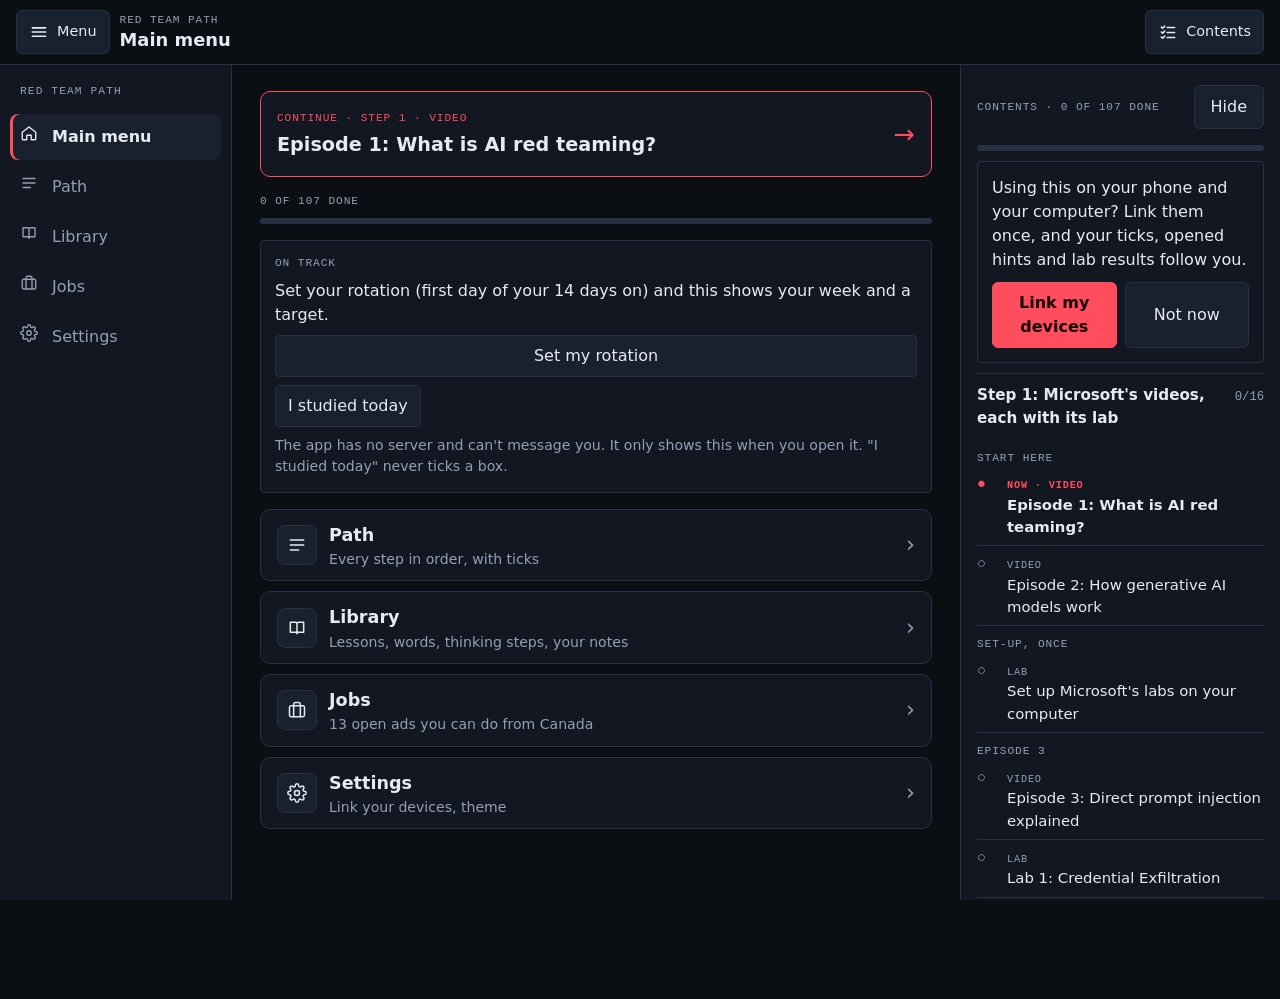
==== index.html @ 5675cdf6 "Scope 3, fix 4: marks the app does not know are kept; no ticking when the quiz file did not load Aud" ====
<!doctype html>
<html lang="en" data-theme="dark">
<head>
  <meta charset="utf-8">
  <meta name="viewport" content="width=device-width, initial-scale=1, maximum-scale=1, user-scalable=no, viewport-fit=cover">
  <title>Red Team Path</title>
  <meta name="description" content="An audited path into AI red teaming built around Microsoft's own videos, labs and courses, free apart from one optional set of labs.">
  <meta name="theme-color" content="#0B0E13">
  <meta name="apple-mobile-web-app-capable" content="yes">
  <meta name="mobile-web-app-capable" content="yes">
  <meta name="apple-mobile-web-app-status-bar-style" content="black-translucent">
  <meta name="apple-mobile-web-app-title" content="Red Team">
  <link rel="manifest" href="manifest.json">
  <link rel="icon" type="image/svg+xml" href="icons/icon.svg">
  <link rel="apple-touch-icon" href="icons/icon-180.png">
  <link rel="stylesheet" href="style.css?v=20261127j">
  <script>
    // Apply the saved theme before the first paint so the page never flashes the wrong one.
    try {
      var saved = JSON.parse(localStorage.getItem("redTeamPath.v2") || "{}").theme;
      if (saved === "light" || saved === "dark") document.documentElement.setAttribute("data-theme", saved);
    } catch (e) {}
  </script>
</head>
<body>
  <div class="app">
    <header class="top" id="top">
      <div class="top-in">
        <button type="button" id="nav-btn" aria-controls="nav" aria-label="Menu"><svg viewBox="0 0 24 24" width="20" height="20" fill="none" stroke="currentColor" stroke-width="1.9" stroke-linecap="round" stroke-linejoin="round" aria-hidden="true"><path d="M4 7h16M4 12h16M4 17h16"/></svg><span class="lbl">Menu</span></button>
        <div class="top-text">
          <div class="tag" id="top-tag"></div>
          <h1 id="top-title" tabindex="-1"></h1>
        </div>
        <button type="button" id="toc-btn" aria-controls="sheet" aria-label="Contents"><svg viewBox="0 0 24 24" width="20" height="20" fill="none" stroke="currentColor" stroke-width="1.9" stroke-linecap="round" stroke-linejoin="round" aria-hidden="true"><path d="M4 6l1.5 1.5L8 5M4 12l1.5 1.5L8 11M4 18l1.5 1.5L8 17M11 6.5h9M11 12.5h9M11 18.5h9"/></svg><span class="lbl">Contents</span></button>
      </div>
    </header>

    <div class="shell">
      <nav class="side side-nav" id="nav" aria-label="Menu"></nav>
      <main id="main">
        <p class="warning" id="storage-warning" hidden>Saving is not working in this browser (private mode, or storage is full). You can keep using the app, but ticks will be lost when you close it. Open the menu, then Settings, and link a device or copy a backup code to keep them.</p>
        <p class="warning" id="quiz-warning" hidden>Part of the app did not load (the quizzes), most likely a weak connection. Nothing is lost. Reload the page before you tick anything.</p>
        <noscript><p class="warning">This app needs JavaScript turned on to show your path.</p></noscript>
        <section class="view" id="view-home" aria-label="Main menu" hidden></section>
        <section class="view" id="view-now" aria-label="Now"></section>
        <section class="view" id="view-tutor" aria-label="Library" hidden></section>
        <section class="view" id="view-jobs" aria-label="Jobs" hidden></section>
        <section class="view" id="view-menu" aria-label="Settings" hidden></section>
      </main>
      <aside class="side side-toc" id="sheet" aria-label="Contents"></aside>
    </div>
    <div class="scrim" id="scrim" hidden></div>

    <div class="dock" id="dock"><div class="dock-in" id="dock-in"></div></div>
  </div>
  <script src="jobs.js"></script>
  <script src="quizzes.js?v=20261127j"></script>
  <script src="app.js?v=20261127j"></script>
</body>
</html>
---- style.css ----
/* Red Team Path: "mission console" look. Dark by default, light on request.
   Layout: a top strip (what you are on, and the Path button), one screen at a time, a bottom bar (what is next, and the buttons). */
:root {
  --bg: #0B0E13;
  --panel: #121722;
  --raised: #19202E;
  --line: #273144;
  --ink: #E6EBF2;
  --muted: #93A0B4;
  --accent: #FF4D5E;
  --accent-ink: #14060A;
  --ok: #35D0A5;
  --warn: #F2B84B;
  --focus: #7FB0FF;
  --mono: ui-monospace, "SF Mono", SFMono-Regular, Menlo, Consolas, "Liberation Mono", monospace;
  --sans: system-ui, -apple-system, "Segoe UI", Roboto, "Helvetica Neue", sans-serif;
  color-scheme: dark;
}
:root[data-theme="light"] {
  --bg: #EDF0F4;
  --panel: #FFFFFF;
  --raised: #F4F6F9;
  --line: #CBD3DE;
  --ink: #121821;
  --muted: #55607A;
  --accent: #C81E3A;
  --accent-ink: #FFFFFF;
  --ok: #0C7A60;
  --warn: #8A5A00;
  --focus: #1F5FBF;
  color-scheme: light;
}

* { box-sizing: border-box; }
html, body { margin: 0; }
body {
  background: var(--bg);
  color: var(--ink);
  font-family: var(--sans);
  font-size: 16px;
  line-height: 1.5;
  -webkit-text-size-adjust: 100%;
}
/* The app does not zoom on a phone. A stray pinch or double tap used to leave the page stuck zoomed in, with the
   text cut off at the edge. Scrolling up, down and sideways still works; pinch and double-tap zoom are switched off. */
html, body { touch-action: pan-x pan-y; }
/* Any field you can type into stays at 16px, so iOS never auto-zooms the page when it is tapped. */
input, textarea, select { font-size: 16px; }
[hidden] { display: none !important; }
a { color: var(--accent); text-underline-offset: 3px; }
a:focus-visible, button:focus-visible, summary:focus-visible, input:focus-visible, textarea:focus-visible {
  outline: 2px solid var(--focus);
  outline-offset: 2px;
}
h1, h2, h3, p { margin: 0; }
.mono { font-family: var(--mono); font-size: 0.78rem; letter-spacing: 0.06em; font-variant-numeric: tabular-nums; }
.dim { color: var(--muted); }

.app { min-height: 100vh; --navw: 232px; --tocw: 320px; --toph: 64px; }
/* One column on a phone; on a wide screen the menu sits left and the contents right, each can be hidden and the choice is remembered. */
.shell { display: block; }
main { max-width: 44rem; margin: 0 auto; }

button {
  font: inherit;
  color: var(--ink);
  background: var(--raised);
  border: 1px solid var(--line);
  border-radius: 4px;
  padding: 8px 12px;
  cursor: pointer;
}
button:hover { border-color: var(--muted); }
button.ghost { font-family: var(--mono); font-size: 0.7rem; letter-spacing: 0.08em; padding: 4px 10px; min-height: 36px; background: transparent; }
button.primary { background: var(--accent); color: var(--accent-ink); border-color: var(--accent); font-weight: 600; }
/* Views */
main {
  padding-top: 18px;
  padding-bottom: calc(170px + env(safe-area-inset-bottom, 0px));
  padding-left: max(16px, env(safe-area-inset-left, 0px));
  padding-right: max(16px, env(safe-area-inset-right, 0px));
}
.view { display: flex; flex-direction: column; gap: 18px; }
.eyebrow { font-family: var(--mono); font-size: 0.74rem; letter-spacing: 0.1em; color: var(--accent); }
h1 { font-size: 1.35rem; line-height: 1.25; font-weight: 700; }
h2 { font-size: 1.05rem; line-height: 1.3; font-weight: 650; }
.lede { color: var(--muted); }
.block { display: flex; flex-direction: column; gap: 10px; }
.warning { border: 1px solid var(--warn); color: var(--warn); border-radius: 4px; padding: 10px 12px; margin-bottom: 14px; font-size: 0.92rem; }

/* Task cards */
.card {
  background: var(--panel);
  border: 1px solid var(--line);
  border-left: 3px solid var(--accent);
  border-radius: 4px;
  padding: 12px 14px;
  display: flex;
  flex-direction: column;
  gap: 8px;
  min-width: 0;
}
.card.done { border-left-color: var(--ok); }
.card .tag { font-family: var(--mono); font-size: 0.7rem; letter-spacing: 0.08em; color: var(--muted); text-transform: uppercase; }
.card .title { font-weight: 600; overflow-wrap: anywhere; }
.card.done .title { color: var(--muted); text-decoration: line-through; text-decoration-thickness: 1px; }
.why { font-size: 0.92rem; color: var(--muted); }
.why b { font-family: var(--mono); font-size: 0.7rem; letter-spacing: 0.08em; color: var(--ink); font-weight: 700; }
.card .acts { display: flex; flex-wrap: wrap; align-items: center; gap: 10px 18px; }
.check { display: inline-flex; align-items: center; gap: 8px; cursor: pointer; font-size: 0.92rem; }
.check input { width: 22px; height: 22px; margin: 0; accent-color: var(--ok); cursor: pointer; }
.open { font-family: var(--mono); font-size: 0.76rem; letter-spacing: 0.06em; text-decoration: none; border: 1px solid var(--line); border-radius: 4px; padding: 5px 12px; min-height: 44px; display: inline-flex; align-items: center; color: var(--ink); }
.open:hover { border-color: var(--accent); }
.note { font-size: 0.9rem; color: var(--muted); border-left: 2px solid var(--line); padding-left: 10px; }

/* Reference rows */
.rows { border-top: 1px solid var(--line); }
.row { padding: 12px 0; border-bottom: 1px solid var(--line); display: flex; flex-direction: column; gap: 4px; }
.row .meta { font-family: var(--mono); font-size: 0.7rem; letter-spacing: 0.08em; color: var(--muted); text-transform: uppercase; }
.row p { font-size: 0.93rem; }
.pill { display: inline-block; font-family: var(--mono); font-size: 0.66rem; letter-spacing: 0.08em; padding: 2px 7px; border-radius: 3px; border: 1px solid var(--line); margin-right: 8px; white-space: nowrap; }
.pill.ok { color: var(--ok); border-color: var(--ok); }
.pill.no { color: var(--warn); border-color: var(--warn); }
.pill.changed { color: var(--accent); border-color: var(--accent); }
ul.plain { margin: 0; padding-left: 1.15rem; display: flex; flex-direction: column; gap: 8px; font-size: 0.95rem; }
pre.template, textarea {
  margin: 0;
  width: 100%;
  background: var(--panel);
  color: var(--ink);
  border: 1px solid var(--line);
  border-radius: 4px;
  padding: 12px;
  font-family: var(--mono);
  font-size: 0.8rem;
  line-height: 1.55;
  white-space: pre-wrap;
  overflow-wrap: anywhere;
}
textarea { min-height: 84px; resize: vertical; font-size: 16px; }
.btnrow { display: flex; flex-wrap: wrap; align-items: center; gap: 10px 14px; }
.status-line { font-size: 0.9rem; color: var(--muted); }

/* Words tab: one row per word. In "Test me" the meanings start closed. */
details.word { padding: 10px 0; border-bottom: 1px solid var(--line); }
details.word > summary { list-style: none; cursor: pointer; display: flex; align-items: center; gap: 10px; min-height: 40px; }
details.word > summary::-webkit-details-marker { display: none; }
details.word > summary::after { content: "+"; flex: 0 0 auto; width: 1ch; font-family: var(--mono); color: var(--muted); }
details.word[open] > summary::after { content: "\2013"; }
.word .term { flex: 1 1 auto; min-width: 0; font-weight: 600; overflow-wrap: anywhere; }
.word .where { flex: 0 0 auto; font-family: var(--mono); font-size: 0.66rem; letter-spacing: 0.08em; color: var(--muted); white-space: nowrap; }
.word p { margin-top: 4px; font-size: 0.93rem; }
#test-btn { font-family: var(--mono); font-size: 0.78rem; letter-spacing: 0.06em; min-height: 40px; }
#test-btn[aria-pressed="true"] { border-color: var(--ok); color: var(--ok); }

/* Jobs tab: one card per ad. */
.card.ad { border-left-color: var(--line); }
.card.ad .pay { font-family: var(--mono); font-size: 0.78rem; letter-spacing: 0.02em; color: var(--ok); }
.card.ad p { font-size: 0.93rem; }
.card.ad .checked { font-family: var(--mono); font-size: 0.68rem; letter-spacing: 0.06em; color: var(--muted); text-transform: uppercase; }
.card.ad .checked.stale { color: var(--warn); }
details.fold > .card { border-left-width: 1px; }

/* Now tab: one card, two big buttons. */
.card.now { padding: 16px; gap: 12px; }
.card.now .title { font-size: 1.2rem; line-height: 1.3; }
.big { display: flex; align-items: center; justify-content: center; width: 100%; min-height: 52px; padding: 8px 12px; font-family: var(--sans); font-size: 1.02rem; font-weight: 650; letter-spacing: 0; border-radius: 6px; text-decoration: none; text-align: center; }
a.big.open { border: 1px solid var(--muted); background: var(--raised); color: var(--ink); }
button.big:disabled { opacity: 0.6; cursor: default; }
.after { font-size: 0.92rem; color: var(--muted); }
.after b { font-family: var(--mono); font-size: 0.7rem; letter-spacing: 0.08em; color: var(--ink); font-weight: 700; }
.ticked { display: flex; flex-wrap: wrap; align-items: center; gap: 6px 12px; font-size: 0.9rem; color: var(--ok); }
h1:focus { outline: none; }

/* Folded extras: a lesson's new words, the write-up template, the backup code. */
details.fold { border: 1px solid var(--line); border-radius: 4px; padding: 0 12px; }
details.fold > summary { cursor: pointer; padding: 10px 0; min-height: 44px; display: flex; align-items: center; font-size: 0.93rem; list-style: none; }
details.fold > summary::-webkit-details-marker { display: none; }
details.fold > summary::after { content: "+"; margin-left: auto; padding-left: 10px; font-family: var(--mono); color: var(--muted); }
details.fold[open] > summary::after { content: "\2013"; }
details.fold[open] { padding-bottom: 12px; }
details.fold > :not(summary) + :not(summary) { margin-top: 10px; }
details.fold .rows { border-top: 0; }
details.fold .row:first-child { padding-top: 0; }
details.fold .row:last-child { border-bottom: 0; padding-bottom: 0; }

/* Menu: panels and text boxes. 16px text stops phones zooming in when a box is tapped. */
.panel { background: var(--panel); border: 1px solid var(--line); border-radius: 4px; padding: 14px; }
input[type="text"], input[type="search"] { width: 100%; font-family: var(--sans); font-size: 16px; color: var(--ink); background: var(--panel); border: 1px solid var(--line); border-radius: 4px; padding: 10px 12px; min-height: 44px; }
.panel input[type="text"], .panel textarea { background: var(--bg); }

/* Linking devices: the short code, shown big enough to read across a desk. */
.pin { border: 1px dashed var(--line); border-radius: 4px; padding: 12px; display: flex; flex-direction: column; gap: 6px; }
.pin-code { font-family: var(--mono); font-size: 1.9rem; font-weight: 700; letter-spacing: 0.12em; color: var(--ink); user-select: all; }
#pair-box { font-family: var(--mono); font-size: 18px; letter-spacing: 0.1em; text-transform: uppercase; max-width: 16rem; }
.linkline { font-size: 0.9rem; color: var(--muted); }

/* Videos play inside the Now card. */
button.big.open { border: 1px solid var(--muted); background: var(--raised); color: var(--ink); }
.player-box { display: flex; flex-direction: column; gap: 8px; }
#player { display: block; width: 100%; aspect-ratio: 16 / 9; border: 1px solid var(--line); border-radius: 6px; background: #000; }

/* "How to do this": numbered steps inside a card. */
ol.steps { margin: 0; padding-left: 1.35rem; display: flex; flex-direction: column; gap: 8px; font-size: 0.93rem; }
ol.steps li::marker { font-family: var(--mono); font-size: 0.8rem; color: var(--muted); }

/* Tutor: the three parts, lesson and lab rows, and quiz options. */
.seg { display: flex; flex-wrap: wrap; gap: 6px; }
.seg button { flex: 1 1 auto; min-height: 44px; }
.seg button[aria-pressed="true"] { border-color: var(--accent); font-weight: 600; }
.rowbtn { display: flex; width: 100%; min-height: 44px; align-items: center; justify-content: space-between; gap: 10px; text-align: left; }
.rowbtn.done { border-left: 3px solid var(--ok); }
.rowbtn .mark-done { font-family: var(--mono); color: var(--muted); }
.rowbtn.done .mark-done { color: var(--ok); }
.opts { display: flex; flex-direction: column; gap: 8px; }
.opt { width: 100%; min-height: 44px; text-align: left; }
.opt.right { border-color: var(--ok); }
.opt.wrong { border-color: var(--warn); }
.note.hint { border-left-color: var(--warn); color: var(--ink); }

/* Notes and write-ups: a plain writing box that saves as you type. */
.note-box { display: flex; flex-direction: column; gap: 8px; }
.note-area { font-family: var(--sans); line-height: 1.5; min-height: 150px; }
.note-area.big-note { min-height: 46vh; }

/* ---------- Layout: the app opens on what you are doing. Top strip, one screen, bottom bar, and a pull-up Path list. ---------- */
.top {
  position: sticky; top: 0; z-index: 5; background: var(--bg); border-bottom: 1px solid var(--line);
  padding: calc(10px + env(safe-area-inset-top, 0px)) max(16px, env(safe-area-inset-right, 0px)) 10px max(16px, env(safe-area-inset-left, 0px));
}
.top-in { display: flex; gap: 10px; align-items: center; justify-content: space-between; }
.top-text { min-width: 0; }
.top h1 { font-size: 1.12rem; overflow-wrap: anywhere; }
.tag { font-family: var(--mono); font-size: 0.7rem; letter-spacing: 0.08em; color: var(--muted); text-transform: uppercase; }
.tag.red { color: var(--accent); }
#nav-btn, #toc-btn { flex: 0 0 auto; min-height: 44px; min-width: 44px; padding: 6px 12px; border-radius: 6px; font-size: 1rem; }
#nav-btn, #toc-btn { display: inline-flex; align-items: center; gap: 8px; }
#nav-btn .lbl, #toc-btn .lbl { font-size: 0.9rem; }
.top-in { justify-content: flex-start; }
.top-text { flex: 1 1 auto; }
@media (max-width: 560px) { #nav-btn .lbl, #toc-btn .lbl { display: none; } }
/* the main menu */
#view-home { display: flex; flex-direction: column; gap: 16px; padding-top: 8px; }
#view-home[hidden] { display: none; }
.continue { display: grid; grid-template-columns: 1fr auto; gap: 6px 12px; align-items: center; width: 100%; text-align: left;
  padding: 18px 16px; border-radius: 10px; border: 1px solid var(--accent); background: var(--panel); }
.continue .tag { grid-column: 1; }
.continue .ctitle { grid-column: 1; font-size: 1.2rem; font-weight: 650; line-height: 1.3; color: var(--ink); }
.continue .carrow { grid-column: 2; grid-row: 1 / span 2; font-size: 1.6rem; color: var(--accent); }
.progress { display: flex; flex-direction: column; gap: 8px; }
.bars { display: flex; flex-direction: column; gap: 10px; }
.mbar { display: grid; grid-template-columns: 40px minmax(0, 1fr) auto; gap: 12px; align-items: center; width: 100%; min-height: 72px; padding: 12px 16px; border-radius: 10px; text-align: left; background: var(--panel); }
.mbar .mico { width: 40px; height: 40px; border-radius: 8px; border: 1px solid var(--line); background: var(--raised); display: grid; place-items: center; color: var(--ink); }
.mbar .mico svg { width: 20px; height: 20px; }
.mbar .mtext { display: flex; flex-direction: column; gap: 2px; min-width: 0; }
.mbar .mname { font-size: 1.1rem; font-weight: 650; color: var(--ink); }
.mbar .msub { font-size: 0.88rem; color: var(--muted); line-height: 1.3; }
.mbar .mgo { font-size: 1.4rem; color: var(--muted); }
.small { font-size: 0.88rem; color: var(--muted); }

/* A lab's tutor page: six plain parts. */
.part h2 { font-family: var(--mono); font-size: 0.72rem; letter-spacing: 0.08em; text-transform: uppercase; color: var(--muted); font-weight: 600; margin-bottom: 4px; }
.part { display: flex; flex-direction: column; gap: 8px; }
.part > h2 + * { margin-top: -4px; }
.part p, .part li { font-size: 1.04rem; }
.part p.small { font-size: 0.88rem; }
.part ul { margin: 0; padding-left: 1.2rem; display: flex; flex-direction: column; gap: 6px; }
.hintbox { border-left: 3px solid var(--warn); background: var(--raised); padding: 10px 12px; border-radius: 0 6px 6px 0; }
.hintbox:focus { outline: none; }
button.wide { width: 100%; min-height: 48px; border-radius: 6px; font-size: 1rem; }
button:disabled { opacity: 0.45; cursor: default; }
.answer { border: 1px solid var(--ok); border-radius: 6px; padding: 12px; display: flex; flex-direction: column; gap: 10px; }
.answer:focus { outline: none; }
pre.msg { margin: 0; font-family: var(--mono); font-size: 0.86rem; line-height: 1.5; background: var(--bg); border: 1px solid var(--line); border-radius: 6px; padding: 10px; white-space: pre-wrap; overflow-wrap: anywhere; }
.badge { display: inline-block; font-family: var(--mono); font-size: 0.68rem; letter-spacing: 0.06em; padding: 1px 8px; border-radius: 999px; border: 1px solid var(--ok); color: var(--ok); }
.badge.un { border-color: var(--warn); color: var(--warn); }

/* Bottom bar: what is next, and the buttons for this box. */
.dock {
  position: fixed; left: 0; right: 0; bottom: 0; z-index: 6; background: var(--panel); border-top: 1px solid var(--line);
  padding: 8px max(12px, env(safe-area-inset-right, 0px)) calc(8px + env(safe-area-inset-bottom, 0px)) max(12px, env(safe-area-inset-left, 0px));
}
.dock-in { max-width: 44rem; margin: 0 auto; display: flex; flex-direction: column; gap: 6px; }
.dock-line { display: flex; align-items: center; justify-content: space-between; gap: 10px; min-height: 24px; }
.dock .two { display: grid; grid-template-columns: 1fr 1fr; gap: 8px; }
.dock button { width: 100%; min-height: 50px; border-radius: 6px; font-size: 1rem; }
.dock button.ok { border-color: var(--ok); color: var(--ok); font-weight: 650; }
.dock button.textbtn { width: auto; min-height: 28px; padding: 2px 0; border: 0; background: transparent; color: var(--muted); font-size: 0.84rem; text-decoration: underline; flex: 0 0 auto; }

/* The two side panels: Menu (left) and Contents (right). On a phone they slide in over the screen. */
.side { background: var(--panel); overflow: auto; overscroll-behavior: contain; display: flex; flex-direction: column; gap: 10px; }
.side-nav { padding: 14px 10px; gap: 4px; }
.sheet-panel { display: flex; flex-direction: column; gap: 10px; padding: 14px 16px calc(24px + env(safe-area-inset-bottom, 0px)); }
.nav-brand { font-family: var(--mono); font-size: 0.7rem; letter-spacing: 0.1em; color: var(--muted); text-transform: uppercase; padding: 4px 10px 10px; }
.navi { display: grid; grid-template-columns: 22px minmax(0, 1fr); gap: 10px; align-items: center; width: 100%; min-height: 46px; padding: 8px 10px; border: 0; border-radius: 8px; background: transparent; color: var(--muted); text-align: left; font-size: 1rem; }
.navi svg { width: 18px; height: 18px; }
.navi:hover { background: var(--raised); color: var(--ink); }
.navi.on { background: var(--raised); color: var(--ink); font-weight: 650; box-shadow: inset 3px 0 0 var(--accent); }
.nav-foot { margin-top: auto; padding: 10px; display: flex; flex-direction: column; gap: 6px; }
.scrim { position: fixed; inset: 0; z-index: 19; background: rgba(0, 0, 0, 0.6); }
@media (max-width: 999.98px) {
  .side { position: fixed; top: 0; bottom: 0; z-index: 20; width: min(86vw, 340px); padding-top: env(safe-area-inset-top, 0px); visibility: hidden; transition: transform 0.22s ease, visibility 0s linear 0.22s; }
  .side-nav { left: 0; border-right: 1px solid var(--line); transform: translateX(-102%); padding-left: max(10px, env(safe-area-inset-left, 0px)); }
  .side-toc { right: 0; border-left: 1px solid var(--line); transform: translateX(102%); }
  .side-toc .sheet-panel { padding-right: max(16px, env(safe-area-inset-right, 0px)); }
  html.nav-open .side-nav, html.toc-open .side-toc { transform: none; visibility: visible; transition: transform 0.22s ease; }
  html.nav-open, html.nav-open body, html.toc-open, html.toc-open body { overflow: hidden; }
}
@media (prefers-reduced-motion: reduce) { .side { transition: none; } }
@media (min-width: 1000px) {
  .shell { display: grid; grid-template-columns: var(--navw) minmax(0, 1fr) var(--tocw); align-items: start; }
  html.nav-closed .shell { grid-template-columns: 0 minmax(0, 1fr) var(--tocw); }
  html.toc-closed .shell { grid-template-columns: var(--navw) minmax(0, 1fr) 0; }
  html.nav-closed.toc-closed .shell { grid-template-columns: 0 minmax(0, 1fr) 0; }
  html.nav-closed .side-nav, html.toc-closed .side-toc { visibility: hidden; overflow: hidden; padding: 0; border: 0; }
  .side { position: sticky; top: var(--toph); height: calc(100vh - var(--toph)); }
  .side-nav { border-right: 1px solid var(--line); }
  .side-toc { border-left: 1px solid var(--line); }
  main { width: 100%; }
  .scrim { display: none; }
  .side-toc .prow { min-height: 38px; padding: 7px 0; font-size: 0.93rem; }
  .side-toc details.pstep > summary { padding: 10px 0; font-size: 0.95rem; }
  .dock { left: var(--navw); right: var(--tocw); }
  html.nav-closed .dock { left: 0; }
  html.toc-closed .dock { right: 0; }
}
.sheet-head { display: flex; align-items: center; justify-content: space-between; gap: 10px; position: sticky; top: -14px; z-index: 1; background: var(--panel); padding: 6px 0; }
.sheet-head button { min-height: 44px; padding: 6px 16px; border-radius: 6px; }
.meter { height: 6px; background: var(--line); border-radius: 3px; overflow: hidden; }
.meter > span { display: block; height: 100%; background: var(--ok); }
details.pstep { border-top: 1px solid var(--line); }
details.pstep > summary { list-style: none; cursor: pointer; display: flex; justify-content: space-between; gap: 12px; align-items: baseline; padding: 12px 0; min-height: 44px; font-weight: 650; }
details.pstep > summary::-webkit-details-marker { display: none; }
.pstep .scount { font-family: var(--mono); font-size: 0.76rem; color: var(--muted); font-weight: 400; }
.side-toc .glabel { font-family: var(--mono); font-size: 0.7rem; letter-spacing: 0.08em; color: var(--muted); text-transform: uppercase; margin-top: 10px; }
.prow { display: grid; grid-template-columns: 22px minmax(0, 1fr); gap: 8px; width: 100%; text-align: left; background: transparent; border: 0; border-bottom: 1px solid var(--line); border-radius: 0; padding: 10px 0; min-height: 48px; align-items: baseline; }
.prow .pm { font-family: var(--mono); color: var(--muted); }
.prow .k { display: block; font-family: var(--mono); font-size: 0.64rem; letter-spacing: 0.08em; color: var(--muted); }
.prow.done { color: var(--muted); }
.prow.done .pm { color: var(--ok); }
.prow.now { font-weight: 650; }
.prow.now .pm, .prow.now .k { color: var(--accent); }
.also { display: grid; grid-template-columns: 1fr 1fr; gap: 8px; }
.also button { min-height: 48px; border-radius: 6px; }
#link-prompt { display: flex; flex-direction: column; gap: 10px; }

/* Scope 2: code in quizzes, the on-track and review cards, Explain it back */
pre.qcode { margin: 0; }
.opt.mono { font-family: var(--mono); white-space: pre-wrap; }
.track, .review { display: flex; flex-direction: column; gap: 8px; }
.track .line, .review .line { margin: 0; }
.track .btnrow button, .review button { align-self: flex-start; }
#rotation-date { min-height: 40px; background: var(--bg); color: var(--ink); border: 1px solid var(--line); border-radius: 4px; padding: 6px 8px; font: inherit; }
/* Scope 2, Part 2: the GitHub check */
#gh-user { min-height: 40px; min-width: 0; flex: 1 1 12em; background: var(--bg); color: var(--ink); border: 1px solid var(--line); border-radius: 4px; padding: 6px 8px; font: inherit; }
#gh-result li { overflow-wrap: anywhere; }
#gh-result li.ok { color: var(--ok); }
#gh-result li.bad { color: var(--warn); }

/* Scope 2, Part 3: the link proof */
#proof-link { min-height: 40px; min-width: 0; flex: 1 1 16em; background: var(--bg); color: var(--ink); border: 1px solid var(--line); border-radius: 4px; padding: 6px 8px; font: inherit; }
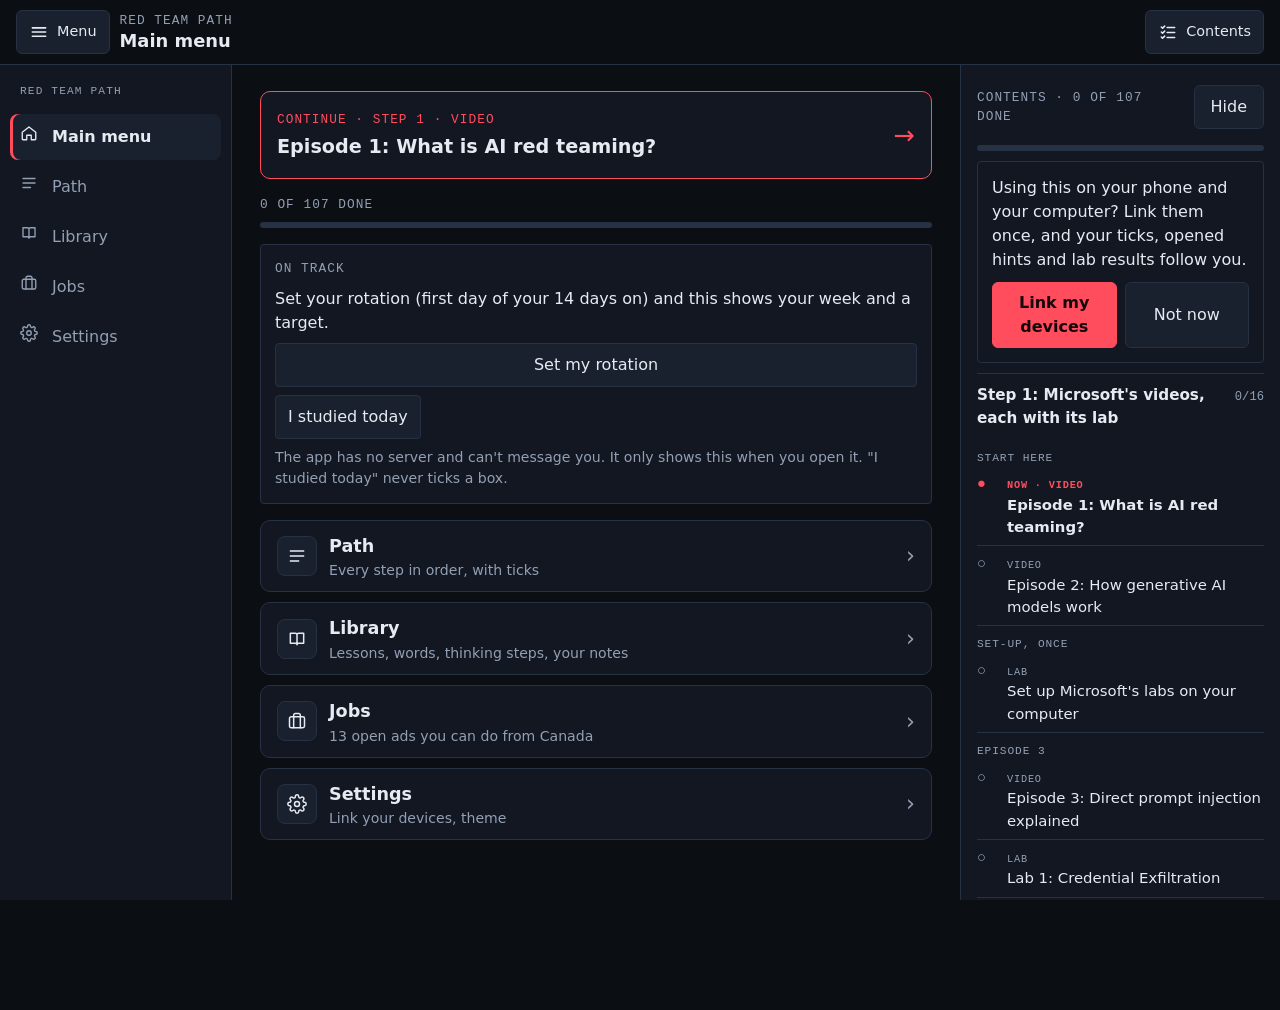
==== commit 8dd8cb6e: "Scope 3, fix 22: ease of use (text size, focus, bars, panels, contrast, tap targets, Enter, reduce m" ====
--- a/index.html
+++ b/index.html
@@ -13,7 +13,7 @@
   <link rel="manifest" href="manifest.json">
   <link rel="icon" type="image/svg+xml" href="icons/icon.svg">
   <link rel="apple-touch-icon" href="icons/icon-180.png">
-  <link rel="stylesheet" href="style.css?v=20261127j">
+  <link rel="stylesheet" href="style.css?v=20261127o">
   <script>
     // Apply the saved theme before the first paint so the page never flashes the wrong one.
     try {
@@ -54,7 +54,7 @@
     <div class="dock" id="dock"><div class="dock-in" id="dock-in"></div></div>
   </div>
   <script src="jobs.js"></script>
-  <script src="quizzes.js?v=20261127j"></script>
-  <script src="app.js?v=20261127j"></script>
+  <script src="quizzes.js?v=20261127o"></script>
+  <script src="app.js?v=20261127o"></script>
 </body>
 </html>
--- a/style.css
+++ b/style.css
@@ -37,7 +37,7 @@
   background: var(--bg);
   color: var(--ink);
   font-family: var(--sans);
-  font-size: 16px;
+  font-size: 1rem; /* rem, so the phone's own text-size setting makes it bigger */
   line-height: 1.5;
   -webkit-text-size-adjust: 100%;
 }
@@ -45,7 +45,7 @@
    text cut off at the edge. Scrolling up, down and sideways still works; pinch and double-tap zoom are switched off. */
 html, body { touch-action: pan-x pan-y; }
 /* Any field you can type into stays at 16px, so iOS never auto-zooms the page when it is tapped. */
-input, textarea, select { font-size: 16px; }
+input, textarea, select { font-size: 1rem; }
 [hidden] { display: none !important; }
 a { color: var(--accent); text-underline-offset: 3px; }
 a:focus-visible, button:focus-visible, summary:focus-visible, input:focus-visible, textarea:focus-visible {
@@ -53,7 +53,7 @@
   outline-offset: 2px;
 }
 h1, h2, h3, p { margin: 0; }
-.mono { font-family: var(--mono); font-size: 0.78rem; letter-spacing: 0.06em; font-variant-numeric: tabular-nums; }
+.mono { font-family: var(--mono); font-size: 0.8rem; letter-spacing: 0.06em; font-variant-numeric: tabular-nums; }
 .dim { color: var(--muted); }
 
 .app { min-height: 100vh; --navw: 232px; --tocw: 320px; --toph: 64px; }
@@ -101,7 +101,7 @@
   min-width: 0;
 }
 .card.done { border-left-color: var(--ok); }
-.card .tag { font-family: var(--mono); font-size: 0.7rem; letter-spacing: 0.08em; color: var(--muted); text-transform: uppercase; }
+.card .tag { font-family: var(--mono); font-size: 0.8rem; letter-spacing: 0.08em; color: var(--muted); text-transform: uppercase; }
 .card .title { font-weight: 600; overflow-wrap: anywhere; }
 .card.done .title { color: var(--muted); text-decoration: line-through; text-decoration-thickness: 1px; }
 .why { font-size: 0.92rem; color: var(--muted); }
@@ -137,7 +137,7 @@
   white-space: pre-wrap;
   overflow-wrap: anywhere;
 }
-textarea { min-height: 84px; resize: vertical; font-size: 16px; }
+textarea { min-height: 84px; resize: vertical; font-size: 1rem; }
 .btnrow { display: flex; flex-wrap: wrap; align-items: center; gap: 10px 14px; }
 .status-line { font-size: 0.9rem; color: var(--muted); }
 
@@ -148,7 +148,7 @@
 details.word > summary::after { content: "+"; flex: 0 0 auto; width: 1ch; font-family: var(--mono); color: var(--muted); }
 details.word[open] > summary::after { content: "\2013"; }
 .word .term { flex: 1 1 auto; min-width: 0; font-weight: 600; overflow-wrap: anywhere; }
-.word .where { flex: 0 0 auto; font-family: var(--mono); font-size: 0.66rem; letter-spacing: 0.08em; color: var(--muted); white-space: nowrap; }
+.word .where { flex: 0 0 auto; font-family: var(--mono); font-size: 0.8rem; letter-spacing: 0.08em; color: var(--muted); white-space: nowrap; }
 .word p { margin-top: 4px; font-size: 0.93rem; }
 #test-btn { font-family: var(--mono); font-size: 0.78rem; letter-spacing: 0.06em; min-height: 40px; }
 #test-btn[aria-pressed="true"] { border-color: var(--ok); color: var(--ok); }
@@ -157,7 +157,7 @@
 .card.ad { border-left-color: var(--line); }
 .card.ad .pay { font-family: var(--mono); font-size: 0.78rem; letter-spacing: 0.02em; color: var(--ok); }
 .card.ad p { font-size: 0.93rem; }
-.card.ad .checked { font-family: var(--mono); font-size: 0.68rem; letter-spacing: 0.06em; color: var(--muted); text-transform: uppercase; }
+.card.ad .checked { font-family: var(--mono); font-size: 0.8rem; letter-spacing: 0.06em; color: var(--muted); text-transform: uppercase; }
 .card.ad .checked.stale { color: var(--warn); }
 details.fold > .card { border-left-width: 1px; }
 
@@ -166,7 +166,7 @@
 .card.now .title { font-size: 1.2rem; line-height: 1.3; }
 .big { display: flex; align-items: center; justify-content: center; width: 100%; min-height: 52px; padding: 8px 12px; font-family: var(--sans); font-size: 1.02rem; font-weight: 650; letter-spacing: 0; border-radius: 6px; text-decoration: none; text-align: center; }
 a.big.open { border: 1px solid var(--muted); background: var(--raised); color: var(--ink); }
-button.big:disabled { opacity: 0.6; cursor: default; }
+button.big:disabled { opacity: 1; color: var(--muted); border-style: dashed; cursor: default; }
 .after { font-size: 0.92rem; color: var(--muted); }
 .after b { font-family: var(--mono); font-size: 0.7rem; letter-spacing: 0.08em; color: var(--ink); font-weight: 700; }
 .ticked { display: flex; flex-wrap: wrap; align-items: center; gap: 6px 12px; font-size: 0.9rem; color: var(--ok); }
@@ -186,13 +186,13 @@
 
 /* Menu: panels and text boxes. 16px text stops phones zooming in when a box is tapped. */
 .panel { background: var(--panel); border: 1px solid var(--line); border-radius: 4px; padding: 14px; }
-input[type="text"], input[type="search"] { width: 100%; font-family: var(--sans); font-size: 16px; color: var(--ink); background: var(--panel); border: 1px solid var(--line); border-radius: 4px; padding: 10px 12px; min-height: 44px; }
+input[type="text"], input[type="search"] { width: 100%; font-family: var(--sans); font-size: 1rem; color: var(--ink); background: var(--panel); border: 1px solid var(--line); border-radius: 4px; padding: 10px 12px; min-height: 44px; }
 .panel input[type="text"], .panel textarea { background: var(--bg); }
 
 /* Linking devices: the short code, shown big enough to read across a desk. */
 .pin { border: 1px dashed var(--line); border-radius: 4px; padding: 12px; display: flex; flex-direction: column; gap: 6px; }
 .pin-code { font-family: var(--mono); font-size: 1.9rem; font-weight: 700; letter-spacing: 0.12em; color: var(--ink); user-select: all; }
-#pair-box { font-family: var(--mono); font-size: 18px; letter-spacing: 0.1em; text-transform: uppercase; max-width: 16rem; }
+#pair-box { font-family: var(--mono); font-size: 1.125rem; letter-spacing: 0.1em; text-transform: uppercase; max-width: 16rem; }
 .linkline { font-size: 0.9rem; color: var(--muted); }
 
 /* Videos play inside the Now card. */
@@ -231,7 +231,7 @@
 .top-in { display: flex; gap: 10px; align-items: center; justify-content: space-between; }
 .top-text { min-width: 0; }
 .top h1 { font-size: 1.12rem; overflow-wrap: anywhere; }
-.tag { font-family: var(--mono); font-size: 0.7rem; letter-spacing: 0.08em; color: var(--muted); text-transform: uppercase; }
+.tag { font-family: var(--mono); font-size: 0.8rem; letter-spacing: 0.08em; color: var(--muted); text-transform: uppercase; }
 .tag.red { color: var(--accent); }
 #nav-btn, #toc-btn { flex: 0 0 auto; min-height: 44px; min-width: 44px; padding: 6px 12px; border-radius: 6px; font-size: 1rem; }
 #nav-btn, #toc-btn { display: inline-flex; align-items: center; gap: 8px; }
@@ -259,7 +259,7 @@
 .small { font-size: 0.88rem; color: var(--muted); }
 
 /* A lab's tutor page: six plain parts. */
-.part h2 { font-family: var(--mono); font-size: 0.72rem; letter-spacing: 0.08em; text-transform: uppercase; color: var(--muted); font-weight: 600; margin-bottom: 4px; }
+.part h2 { font-family: var(--mono); font-size: 0.8rem; letter-spacing: 0.08em; text-transform: uppercase; color: var(--muted); font-weight: 600; margin-bottom: 4px; }
 .part { display: flex; flex-direction: column; gap: 8px; }
 .part > h2 + * { margin-top: -4px; }
 .part p, .part li { font-size: 1.04rem; }
@@ -268,11 +268,11 @@
 .hintbox { border-left: 3px solid var(--warn); background: var(--raised); padding: 10px 12px; border-radius: 0 6px 6px 0; }
 .hintbox:focus { outline: none; }
 button.wide { width: 100%; min-height: 48px; border-radius: 6px; font-size: 1rem; }
-button:disabled { opacity: 0.45; cursor: default; }
+button:disabled { opacity: 1; color: var(--muted); border-style: dashed; cursor: default; }
 .answer { border: 1px solid var(--ok); border-radius: 6px; padding: 12px; display: flex; flex-direction: column; gap: 10px; }
 .answer:focus { outline: none; }
 pre.msg { margin: 0; font-family: var(--mono); font-size: 0.86rem; line-height: 1.5; background: var(--bg); border: 1px solid var(--line); border-radius: 6px; padding: 10px; white-space: pre-wrap; overflow-wrap: anywhere; }
-.badge { display: inline-block; font-family: var(--mono); font-size: 0.68rem; letter-spacing: 0.06em; padding: 1px 8px; border-radius: 999px; border: 1px solid var(--ok); color: var(--ok); }
+.badge { display: inline-block; font-family: var(--mono); font-size: 0.8rem; letter-spacing: 0.06em; padding: 1px 8px; border-radius: 999px; border: 1px solid var(--ok); color: var(--ok); }
 .badge.un { border-color: var(--warn); color: var(--warn); }
 
 /* Bottom bar: what is next, and the buttons for this box. */
@@ -285,7 +285,7 @@
 .dock .two { display: grid; grid-template-columns: 1fr 1fr; gap: 8px; }
 .dock button { width: 100%; min-height: 50px; border-radius: 6px; font-size: 1rem; }
 .dock button.ok { border-color: var(--ok); color: var(--ok); font-weight: 650; }
-.dock button.textbtn { width: auto; min-height: 28px; padding: 2px 0; border: 0; background: transparent; color: var(--muted); font-size: 0.84rem; text-decoration: underline; flex: 0 0 auto; }
+.dock button.textbtn { width: auto; min-height: 44px; padding: 2px 0; border: 0; background: transparent; color: var(--muted); font-size: 0.84rem; text-decoration: underline; flex: 0 0 auto; }
 
 /* The two side panels: Menu (left) and Contents (right). On a phone they slide in over the screen. */
 .side { background: var(--panel); overflow: auto; overscroll-behavior: contain; display: flex; flex-direction: column; gap: 10px; }
@@ -306,7 +306,7 @@
   html.nav-open .side-nav, html.toc-open .side-toc { transform: none; visibility: visible; transition: transform 0.22s ease; }
   html.nav-open, html.nav-open body, html.toc-open, html.toc-open body { overflow: hidden; }
 }
-@media (prefers-reduced-motion: reduce) { .side { transition: none; } }
+@media (prefers-reduced-motion: reduce) { *, *::before, *::after { transition: none !important; animation: none !important; scroll-behavior: auto !important; } }
 @media (min-width: 1000px) {
   .shell { display: grid; grid-template-columns: var(--navw) minmax(0, 1fr) var(--tocw); align-items: start; }
   html.nav-closed .shell { grid-template-columns: 0 minmax(0, 1fr) var(--tocw); }
@@ -359,3 +359,10 @@
 
 /* Scope 2, Part 3: the link proof */
 #proof-link { min-height: 40px; min-width: 0; flex: 1 1 16em; background: var(--bg); color: var(--ink); border: 1px solid var(--line); border-radius: 4px; padding: 6px 8px; font: inherit; }
+
+/* Scope 3, fix 22 (audit G): ease of use */
+html { scroll-padding-top: 170px; scroll-padding-bottom: 150px; } /* a control reached with Tab is never left under the top strip or the bottom bar */
+::placeholder { color: var(--muted); opacity: 1; }
+input[type="text"], input[type="search"], textarea { border-color: var(--muted); }
+button, summary { min-height: 44px; }
+#quiz-box:focus, #top-title:focus { outline: none; }
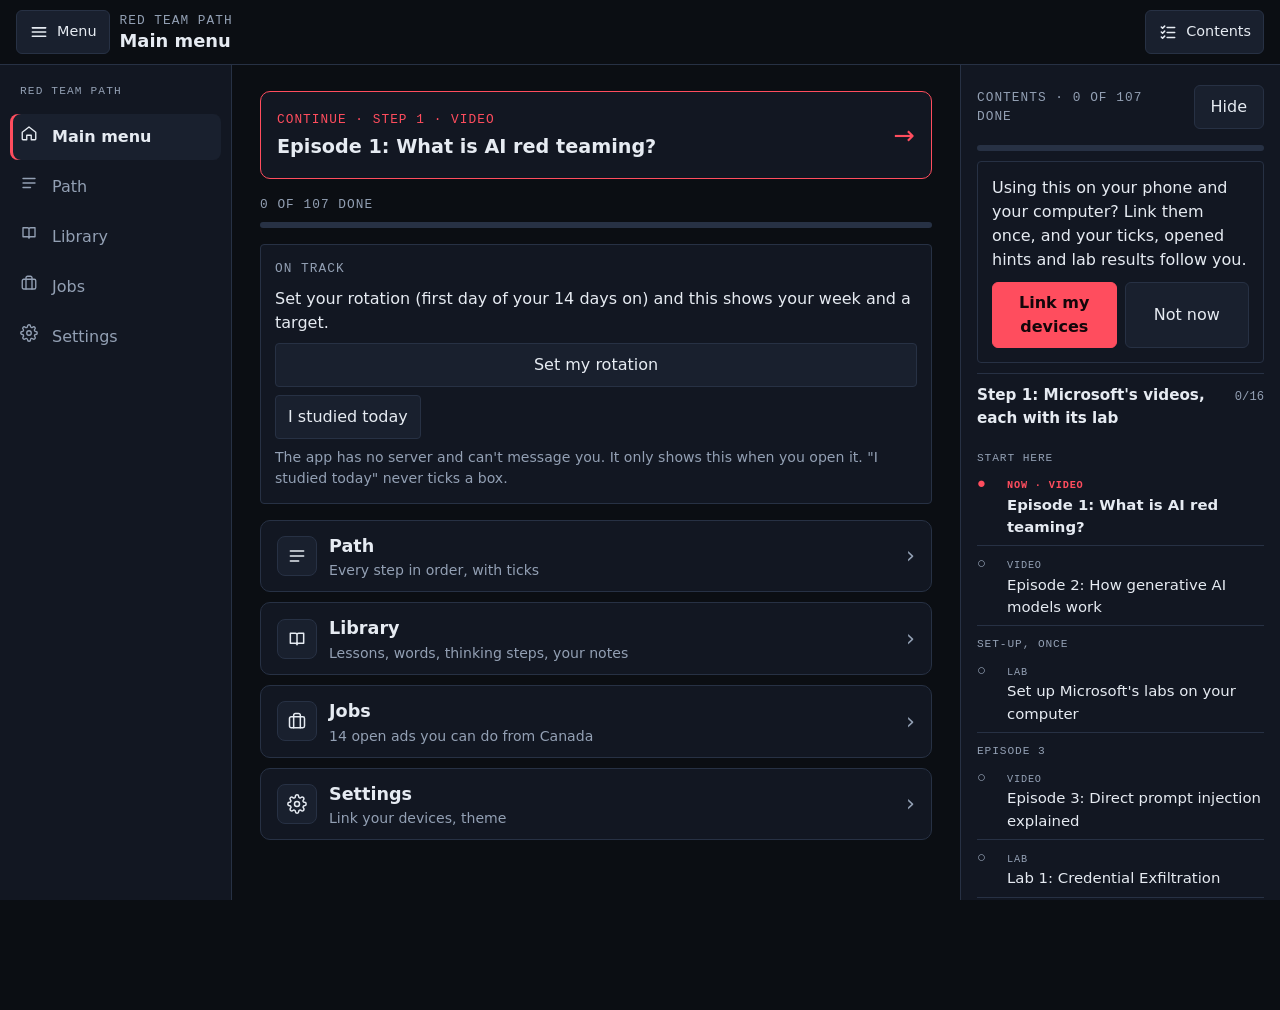
==== commit bb2557ba: "After-fixes audit, finding 2: box ap1 says to turn on Add README An empty GitHub repository has no C" ====
--- a/index.html
+++ b/index.html
@@ -13,7 +13,7 @@
   <link rel="manifest" href="manifest.json">
   <link rel="icon" type="image/svg+xml" href="icons/icon.svg">
   <link rel="apple-touch-icon" href="icons/icon-180.png">
-  <link rel="stylesheet" href="style.css?v=20261127o">
+  <link rel="stylesheet" href="style.css?v=20261128a">
   <script>
     // Apply the saved theme before the first paint so the page never flashes the wrong one.
     try {
@@ -54,7 +54,7 @@
     <div class="dock" id="dock"><div class="dock-in" id="dock-in"></div></div>
   </div>
   <script src="jobs.js"></script>
-  <script src="quizzes.js?v=20261127o"></script>
-  <script src="app.js?v=20261127o"></script>
+  <script src="quizzes.js?v=20261128a"></script>
+  <script src="app.js?v=20261128a"></script>
 </body>
 </html>
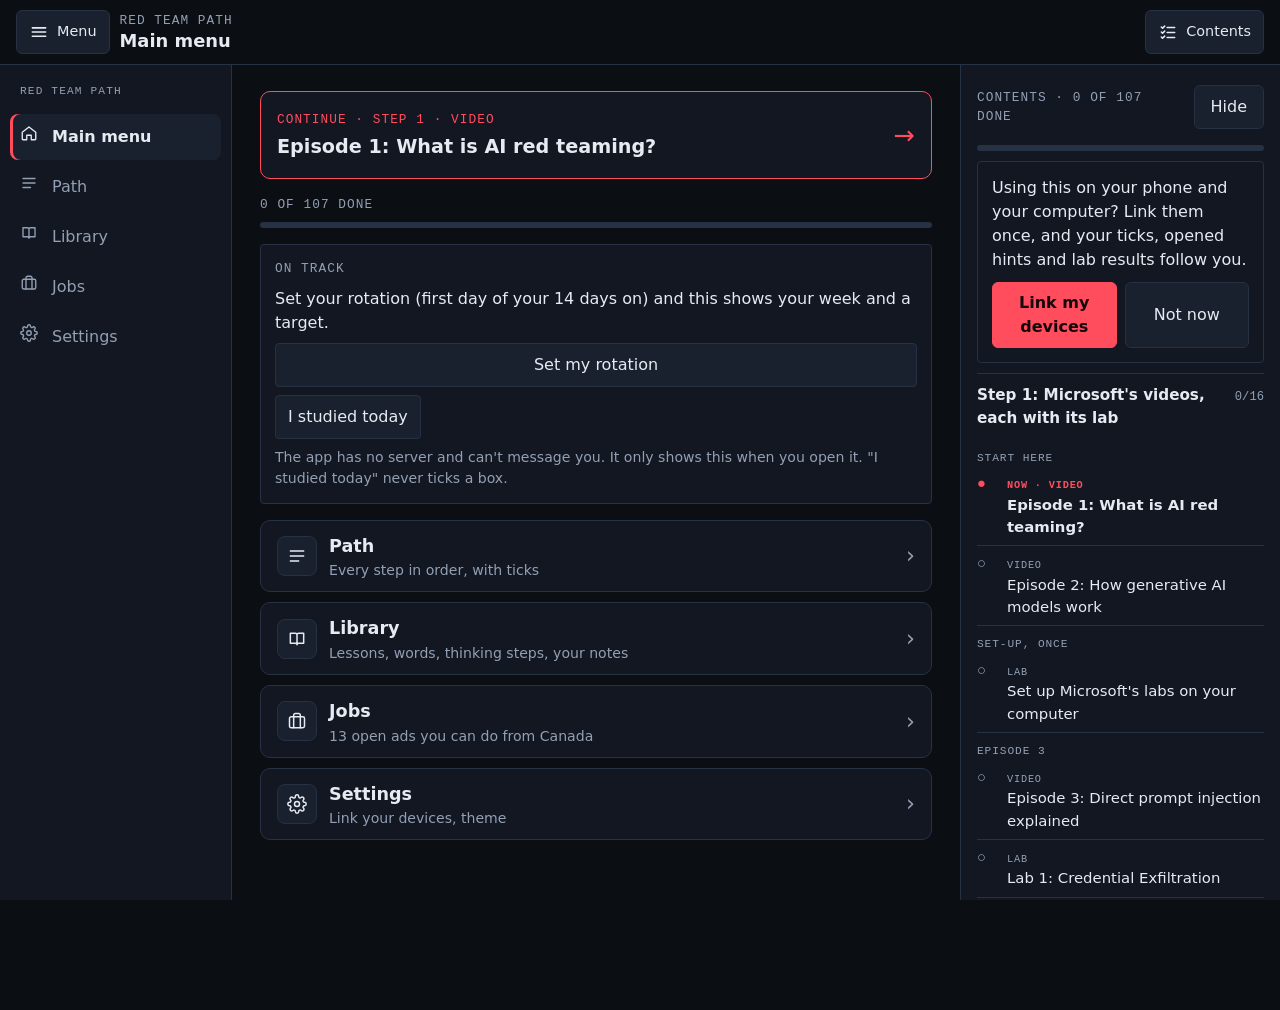
==== commit 281777b6: "After-fixes audit, finding 6: Enter in the GitHub and link boxes shows the result Enter (a phone key" ====
--- a/index.html
+++ b/index.html
@@ -13,7 +13,7 @@
   <link rel="manifest" href="manifest.json">
   <link rel="icon" type="image/svg+xml" href="icons/icon.svg">
   <link rel="apple-touch-icon" href="icons/icon-180.png">
-  <link rel="stylesheet" href="style.css?v=20261128a">
+  <link rel="stylesheet" href="style.css?v=20261128b">
   <script>
     // Apply the saved theme before the first paint so the page never flashes the wrong one.
     try {
@@ -54,7 +54,7 @@
     <div class="dock" id="dock"><div class="dock-in" id="dock-in"></div></div>
   </div>
   <script src="jobs.js"></script>
-  <script src="quizzes.js?v=20261128a"></script>
-  <script src="app.js?v=20261128a"></script>
+  <script src="quizzes.js?v=20261128b"></script>
+  <script src="app.js?v=20261128b"></script>
 </body>
 </html>
